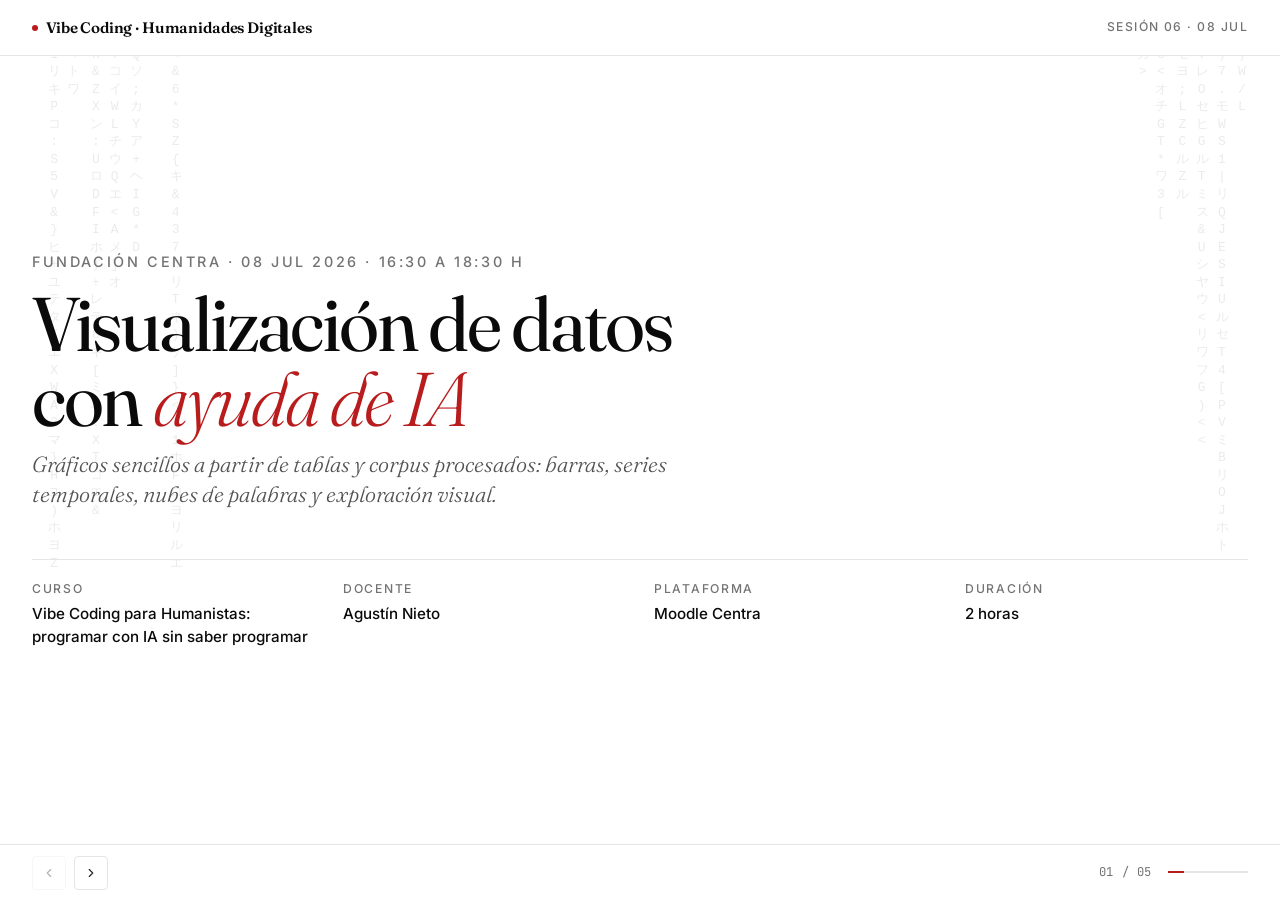
==== OpenCode/Presentaciones/template-ppt/clase6.html @ 0d1b1f9a "docs: publica sesiones 04 a 06 del curso" ====
<!DOCTYPE html>
<html lang="es">
<head>
    <meta charset="UTF-8">
    <meta name="viewport" content="width=device-width, initial-scale=1.0">
    <title>Clase 06: Visualización de datos con ayuda de IA &middot; Fundaci&oacute;n CENTRA</title>
    <link rel="preconnect" href="https://fonts.googleapis.com">
    <link rel="preconnect" href="https://fonts.gstatic.com" crossorigin>
    <link href="https://fonts.googleapis.com/css2?family=Inter:wght@300;400;500;600;700&family=Fraunces:ital,opsz,wght@0,9..144,300..900;1,9..144,300..900&family=JetBrains+Mono:wght@400;500&display=swap" rel="stylesheet">
    <link rel="stylesheet" href="css/styles.css">
</head>
<body>
<header class="masthead">
        <div class="masthead-brand"><span class="masthead-brand-mark"></span>Vibe Coding &middot; Humanidades Digitales</div>
        <div class="masthead-meta">Sesión 06 &middot; 08 jul</div>
    </header>

<section class="slide cover active" data-slide="01">
        <div class="cover-overline">Fundación CENTRA &middot; 08 jul 2026 &middot; 16:30 a 18:30 h</div>
        <h1 class="cover-title">Visualización de datos con <em>ayuda de IA</em></h1>
        <p class="cover-subtitle">Gráficos sencillos a partir de tablas y corpus procesados: barras, series temporales, nubes de palabras y exploración visual.</p>
        <div class="cover-footer">
            <div class="cover-meta-item"><span class="cover-meta-label">Curso</span><span class="cover-meta-value">Vibe Coding para Humanistas: programar con IA sin saber programar</span></div>
            <div class="cover-meta-item"><span class="cover-meta-label">Docente</span><span class="cover-meta-value">Agustín Nieto</span></div>
            <div class="cover-meta-item"><span class="cover-meta-label">Plataforma</span><span class="cover-meta-value">Moodle Centra</span></div>
            <div class="cover-meta-item"><span class="cover-meta-label">Duración</span><span class="cover-meta-value">2 horas</span></div>
        </div>
    </section>

<section class="slide" data-slide="02">
        <span class="slide-number">02 / 05</span>
        <div class="eyebrow">Elección</div>
        <h2 class="slide-title">Mostrar datos es tomar una <em>decisión</em></h2>
        <p class="slide-lead">Una visualización no es decoración. Ordena la lectura, destaca relaciones y también puede ocultar problemas.</p>
        <div class="rule"></div>
        <ul class="editorial-list">
            <li><span></span><div>El gráfico debe responder una pregunta concreta.</div></li>
<li><span></span><div>No todo dato necesita visualización.</div></li>
<li><span></span><div>La escala, el orden y el color son decisiones interpretativas.</div></li>
<li><span></span><div>La claridad vale más que el efecto visual.</div></li>
        </ul>
    </section>

<section class="slide" data-slide="03">
        <span class="slide-number">03 / 05</span>
        <div class="eyebrow">Tipos</div>
        <h2 class="slide-title">Elegir el gráfico según la <em>pregunta</em></h2>
        <p class="slide-lead">La IA puede sugerir gráficos, pero conviene saber cuándo cada tipo tiene sentido.</p>
        <div class="rule"></div>
        <ul class="editorial-list">
            <li><span></span><div>Barras: comparar categorías.</div></li>
<li><span></span><div>Series temporales: observar cambios en el tiempo.</div></li>
<li><span></span><div>Nubes de palabras: exploración inicial, no prueba concluyente.</div></li>
<li><span></span><div>Dispersión: explorar relaciones entre variables.</div></li>
        </ul>
    </section>

<section class="slide" data-slide="04">
        <span class="slide-number">04 / 05</span>
        <div class="eyebrow">Prompt</div>
        <h2 class="slide-title">Cómo pedir un gráfico <em>útil</em></h2>
        <p class="slide-lead">Un buen pedido de visualización incluye datos, objetivo, variable principal, formato y criterio estético.</p>
        <div class="rule"></div>
        <ul class="editorial-list">
            <li><span></span><div>Indicar columnas disponibles y significado de cada una.</div></li>
<li><span></span><div>Explicar qué comparación se quiere observar.</div></li>
<li><span></span><div>Pedir etiquetas legibles y título interpretativo.</div></li>
<li><span></span><div>Solicitar exportación en PNG/SVG y versión editable.</div></li>
        </ul>
    </section>

<section class="slide" data-slide="05">
        <span class="slide-number">05 / 05</span>
        <div class="eyebrow">Interpretación</div>
        <h2 class="slide-title">Del gráfico bonito al <em>gráfico correcto</em></h2>
        <p class="slide-lead">La IA puede producir una visualización visualmente atractiva pero metodológicamente pobre. Hay que revisar proporciones, escalas y etiquetas.</p>
        <div class="rule"></div>
        <ul class="editorial-list">
            <li><span></span><div>Verificar que no falten valores.</div></li>
<li><span></span><div>Revisar que el eje no distorsione la comparación.</div></li>
<li><span></span><div>Evitar colores que sugieran jerarquías falsas.</div></li>
<li><span></span><div>Acompañar el gráfico con una lectura breve.</div></li>
        </ul>
    </section>

<nav class="nav">
        <div class="nav-controls">
            <button id="prev-btn" class="nav-btn" aria-label="Anterior"><svg viewBox="0 0 24 24" fill="none" stroke="currentColor" stroke-width="2" stroke-linecap="round" stroke-linejoin="round"><polyline points="15 18 9 12 15 6"></polyline></svg></button>
            <button id="next-btn" class="nav-btn" aria-label="Siguiente"><svg viewBox="0 0 24 24" fill="none" stroke="currentColor" stroke-width="2" stroke-linecap="round" stroke-linejoin="round"><polyline points="9 18 15 12 9 6"></polyline></svg></button>
        </div>
        <div class="nav-progress"><span id="slide-counter">01 / 05</span><div class="nav-progress-bar"><div id="progress-fill" class="nav-progress-fill" style="width: 20.0%"></div></div></div>
    </nav>
    <script src="js/bg-code.js"></script>
    <script src="js/app.js"></script>
</body>
</html>
---- OpenCode/Presentaciones/template-ppt/css/styles.css ----
/* ==========================================
   VIBE CODING - Sistema de presentacion
   Estilo editorial, academico y profesional
   Version: refactor responsive (grid 12, type fluida)
   ========================================== */

@import url('https://fonts.googleapis.com/css2?family=Inter:wght@300;400;500;600;700&family=Fraunces:ital,opsz,wght@0,9..144,300..900;1,9..144,300..900&family=JetBrains+Mono:wght@400;500&display=swap');

:root {
  /* INK */
  --ink-900: #0a0a0a;
  --ink-800: #1a1a1a;
  --ink-700: #2a2a2a;
  --ink-600: #525252;
  --ink-500: #737373;
  --ink-400: #a3a3a3;
  --ink-300: #d4d4d4;
  --ink-200: #e5e5e5;
  --ink-100: #f5f5f5;
  --ink-50:  #fafafa;
  --paper:   #ffffff;

  /* ACCENT */
  --accent:        #b91c1c;
  --accent-soft:   #fef2f2;
  --accent-strong: #7f1d1d;

  /* FONTS */
  --font-display: 'Fraunces', Georgia, serif;
  --font-sans:    'Inter', -apple-system, BlinkMacSystemFont, 'Segoe UI', sans-serif;
  --font-mono:    'JetBrains Mono', ui-monospace, monospace;

  /* TYPE SCALE — fluida, escala con viewport */
  --fs-base:   clamp(1rem, 0.92rem + 0.35vw, 1.1875rem);     /* 16px → 19px */
  --fs-lead:   clamp(1.125rem, 1.05rem + 0.4vw, 1.375rem);   /* 18 → 22 */
  --fs-title:  clamp(2rem, 1.5rem + 2.2vw, 3rem);            /* 32 → 48 */
  --fs-hero:   clamp(2.75rem, 1.6rem + 4.8vw, 4.75rem);      /* 44 → 76 */
  --fs-small:  clamp(0.85rem, 0.82rem + 0.1vw, 0.95rem);
  --fs-label:  clamp(0.7rem, 0.68rem + 0.1vw, 0.78rem);

  /* SPACING — escala 4-8pt, no se reduce con viewport */
  --s-0: 0.25rem;
  --s-1: 0.5rem;
  --s-2: 0.85rem;
  --s-3: 1.25rem;
  --s-4: 1.75rem;
  --s-5: 2.25rem;
  --s-6: 3rem;
  --s-7: 4rem;
  --s-8: 5.5rem;

  /* LAYOUT TOKENS */
  --content-max: 1600px;
  --content-pad: clamp(1.25rem, 2.5vw, 2.5rem);
  --gutter: clamp(1.25rem, 2.5vw, 2.5rem);
  --chrome-h: 56px;
}

*, *::before, *::after { margin: 0; padding: 0; box-sizing: border-box; }

html {
  height: 100%;
  -webkit-font-smoothing: antialiased;
  -moz-osx-font-smoothing: grayscale;
  text-size-adjust: 100%;
  overflow: hidden;
}

body {
  font-family: var(--font-sans);
  font-size: var(--fs-base);
  line-height: 1.55;
  color: var(--ink-900);
  background: var(--paper);
  height: 100vh;
  height: 100dvh;
  overflow: hidden;
  position: relative;
  padding: 0;
  box-sizing: border-box;
}

/* El padding se aplica al slide directamente porque masthead y nav son fixed */
.slide {
  padding-top: var(--chrome-h) !important;
  padding-bottom: var(--chrome-h) !important;
}

.masthead,
.nav {
  position: fixed;
}

.masthead {
  top: 0;
  left: 0;
  right: 0;
}

.nav {
  bottom: 0;
  left: 0;
  right: 0;
}

/* Sin nav inferior: indice.html */
body.no-footer {
  padding-bottom: 0;
}

/* Cuando no hay nav inferior (ej. indice.html de un solo slide),
   el grid de 3 filas deja una fila vacía. Esta clase colapsa esa fila
   y compensa el espacio con padding-top para que el contenido no quede
   muy abajo (compensando la mitad de la altura de la nav ausente). */
body.no-footer {
  grid-template-rows: var(--chrome-h) 1fr;
}

body.no-footer .cover {
  justify-content: center !important;
  align-content: safe center;
  padding-top: 0 !important;
}

/* Si hay fondo animado, las cards se vuelven translucidas
   para que el código se vea a través */
body:has(.code-rain) .feature-card {
  background: rgba(255, 255, 255, 0.78);
  backdrop-filter: blur(4px);
  -webkit-backdrop-filter: blur(4px);
}

body:has(.code-rain) .feature-grid,
body:has(.code-rain) .feature-grid-4x2 {
  background: rgba(229, 229, 229, 0.4);
  border-color: rgba(229, 229, 229, 0.4);
}

::selection { background: var(--accent); color: var(--paper); }

/* ==========================================
   FONDO DECORATIVO: lluvia Matrix en margenes
   ========================================== */
.matrix-rain {
  position: fixed;
  inset: 0;
  z-index: 0;
  pointer-events: none;
  overflow: hidden;
}

.matrix-rain-col {
  position: absolute;
  top: -200px;
  display: flex;
  flex-direction: column;
  font-family: 'Courier New', Courier, ui-monospace, monospace;
  font-size: 13px;
  line-height: 1.35;
  color: var(--ink-700);
  opacity: 0.14;
  animation: matrix-fall linear infinite;
  white-space: nowrap;
  user-select: none;
  /* Padding para que los caracteres no se peguen entre si */
  padding-right: 12px;
  /* Ancho explicito para reservar espacio y evitar solapamiento */
  width: 12px;
}

.matrix-rain-col .matrix-rain-char {
  display: block;
  width: 12px;
  text-align: center;
  animation: matrix-flicker 6s steps(2) infinite;
}

/* Cabeza de la columna: mas oscura y nitida (ef Matrix) */
.matrix-rain-char:nth-child(1) {
  color: var(--ink-900);
  font-weight: 500;
}
.matrix-rain-char:nth-child(2) {
  color: var(--ink-800);
}
.matrix-rain-char:nth-child(3) {
  color: var(--ink-600);
}
.matrix-rain-char:nth-child(n+4) {
  color: var(--ink-500);
}

@keyframes matrix-fall {
  0%   { transform: translateY(0); }
  100% { transform: translateY(calc(100vh + 120px + 30em)); }
}

@keyframes matrix-flicker {
  0%, 78%  { opacity: 1; }
  82%      { opacity: 0.3; }
  86%      { opacity: 1; }
  92%      { opacity: 0.5; }
  100%     { opacity: 1; }
}

@media (max-width: 900px) {
  .matrix-rain { display: none; }
}

@media print {
  .matrix-rain { display: none; }
}

/* ==========================================
   MASTHEAD (chrome superior)
   ========================================== */
.masthead {
  position: fixed;
  top: 0;
  left: 0;
  right: 0;
  z-index: 100;
  height: var(--chrome-h);
  padding: 0 var(--content-pad);
  display: flex;
  justify-content: space-between;
  align-items: center;
  gap: var(--s-3);
  background: rgba(255, 255, 255, 0.94);
  backdrop-filter: saturate(180%) blur(12px);
  -webkit-backdrop-filter: saturate(180%) blur(12px);
  border-bottom: 1px solid var(--ink-200);
}

.masthead-brand {
  font-family: var(--font-display);
  font-size: 0.95rem;
  font-weight: 600;
  letter-spacing: -0.01em;
  color: var(--ink-900);
  display: flex;
  align-items: center;
  gap: var(--s-1);
  min-width: 0;
}

.masthead-brand-mark {
  display: inline-block;
  width: 6px; height: 6px;
  background: var(--accent);
  border-radius: 50%;
  flex-shrink: 0;
}

.masthead-meta {
  font-size: var(--fs-label);
  text-transform: uppercase;
  letter-spacing: 0.12em;
  color: var(--ink-500);
  font-weight: 500;
  white-space: nowrap;
}

/* ==========================================
   SLIDE — viewport completo, sin scroll
   ========================================== */
.slide {
  display: none;
  min-height: 0;
  height: 100%;
  width: 100%;
  max-width: var(--content-max);
  margin: 0 auto;
  padding: var(--s-3) var(--content-pad) var(--s-4);
  opacity: 0;
  overflow: hidden;
}

.slide.active {
  display: flex;
  flex-direction: column;
  justify-content: center;
  /* Si el contenido es más alto que el viewport, anclar arriba (no centrar y cortar) */
  align-content: safe center;
  animation: reveal 0.55s cubic-bezier(0.22, 1, 0.36, 1) forwards;
}

/* En slides con cover (portada) queremos anclar arriba/abajo, no centrar */
.slide.active.cover {
  justify-content: space-between;
}

@keyframes reveal {
  from { opacity: 0; transform: translateY(12px); }
  to   { opacity: 1; transform: translateY(0); }
}

.slide > * { min-width: 0; }

.slide-number {
  position: absolute;
  top: var(--s-3);
  right: var(--content-pad);
  font-family: var(--font-mono);
  font-size: var(--fs-label);
  color: var(--ink-400);
  letter-spacing: 0.05em;
}

/* ==========================================
   EYEBROW
   ========================================== */
.eyebrow {
  font-size: var(--fs-label);
  font-weight: 600;
  text-transform: uppercase;
  letter-spacing: 0.16em;
  color: var(--accent);
  margin-bottom: var(--s-2);
  display: inline-flex;
  align-items: center;
  gap: var(--s-1);
}

.eyebrow::before {
  content: '';
  display: inline-block;
  width: 22px;
  height: 1px;
  background: var(--accent);
  flex-shrink: 0;
}

/* ==========================================
   TIPOGRAFIA PRINCIPAL
   ========================================== */
.slide-title {
  font-family: var(--font-display);
  font-size: var(--fs-title);
  font-weight: 400;
  line-height: 1.05;
  letter-spacing: -0.02em;
  color: var(--ink-900);
  margin-bottom: var(--s-3);
  max-width: none;
}

.slide-title em {
  font-style: italic;
  font-weight: 300;
  color: var(--accent);
}

.slide-lead {
  font-size: var(--fs-lead);
  line-height: 1.45;
  color: var(--ink-600);
  max-width: 70ch;
  font-weight: 400;
}

/* ==========================================
   LINEAS
   ========================================== */
.rule {
  width: 100%;
  height: 1px;
  background: var(--ink-200);
  margin: var(--s-3) 0;
}

.rule-short {
  width: 40px;
  height: 2px;
  background: var(--accent);
  margin-bottom: var(--s-2);
}

/* ==========================================
   PORTADA (slide.cover)
   ========================================== */
.cover {
  text-align: left;
  justify-content: center !important;
  align-content: safe center;
  padding-top: var(--s-3) !important;
  padding-bottom: var(--s-3) !important;
}

.cover-overline {
  font-size: var(--fs-small);
  font-weight: 500;
  text-transform: uppercase;
  letter-spacing: 0.18em;
  color: var(--ink-500);
  margin-bottom: var(--s-2);
}

.cover-title {
  font-family: var(--font-display);
  font-size: var(--fs-hero);
  font-weight: 400;
  line-height: 0.98;
  letter-spacing: -0.03em;
  color: var(--ink-900);
  margin-bottom: var(--s-2);
  max-width: 16ch;
}

.cover-title em {
  font-style: italic;
  font-weight: 300;
  color: var(--accent);
}

.cover-subtitle {
  font-family: var(--font-display);
  font-size: var(--fs-lead);
  font-weight: 300;
  font-style: italic;
  color: var(--ink-600);
  max-width: 50ch;
  line-height: 1.4;
  margin-bottom: var(--s-4);
}

.cover-footer {
  display: grid;
  grid-template-columns: repeat(auto-fit, minmax(180px, 1fr));
  gap: var(--s-3) var(--s-4);
  border-top: 1px solid var(--ink-200);
  padding-top: var(--s-3);
  margin-top: var(--s-3);
}

.cover-meta-item {
  display: flex;
  flex-direction: column;
  gap: 3px;
  min-width: 0;
}

.cover-meta-label {
  font-size: var(--fs-label);
  text-transform: uppercase;
  letter-spacing: 0.14em;
  color: var(--ink-500);
  font-weight: 500;
}

.cover-meta-value {
  font-size: 0.95rem;
  color: var(--ink-900);
  font-weight: 500;
  overflow-wrap: break-word;
}

/* ==========================================
   EDITORIAL LIST — FIX: bullet absolute, texto en flujo
   ========================================== */
.editorial-list {
  list-style: none;
  display: flex;
  flex-direction: column;
  margin-top: var(--s-2);
  max-width: none;
}

.editorial-list li {
  position: relative;
  padding: var(--s-2) 0 var(--s-2) 28px;
  font-size: var(--fs-base);
  line-height: 1.5;
  color: var(--ink-700);
  border-bottom: 1px solid var(--ink-100);
}

.editorial-list li:last-child { border-bottom: none; }

.editorial-list li::before {
  content: '';
  position: absolute;
  left: 4px;
  top: 1.35em;
  width: 8px;
  height: 8px;
  background: var(--accent);
}

.editorial-list strong {
  color: var(--ink-900);
  font-weight: 600;
}

/* ==========================================
   DOS COLUMNAS
   ========================================== */
.two-col {
  display: grid;
  grid-template-columns: repeat(2, minmax(0, 1fr));
  gap: var(--s-5);
  margin-top: var(--s-2);
  align-items: start;
}

.col-block { min-width: 0; }

.col-block h3 {
  font-family: var(--font-display);
  font-size: 1.35rem;
  font-weight: 500;
  letter-spacing: -0.01em;
  color: var(--ink-900);
  margin-bottom: var(--s-2);
}

.col-block p {
  color: var(--ink-600);
  font-size: var(--fs-base);
  line-height: 1.55;
}

/* ==========================================
   FEATURE GRID
   ========================================== */
.feature-grid {
  display: grid;
  grid-template-columns: repeat(auto-fit, minmax(220px, 1fr));
  gap: 1px;
  background: var(--ink-200);
  border: 1px solid var(--ink-200);
  margin-top: var(--s-2);
}

/* Quita el subrayado de los feature-card cuando son <a> */
a.feature-card,
a.feature-card:link,
a.feature-card:visited {
  text-decoration: none;
  color: inherit;
}

a.feature-card:hover {
  background: var(--ink-50);
  color: inherit;
}

a.feature-card:focus-visible {
  outline: 2px solid var(--accent);
  outline-offset: -2px;
}

/* Grid fijo 4 columnas x 2 filas (para indice / horarios) */
.feature-grid-4x2 {
  display: grid;
  grid-template-columns: repeat(4, minmax(0, 1fr));
  gap: 1px;
  background: var(--ink-200);
  border: 1px solid var(--ink-200);
  margin-top: var(--s-2);
}

.feature-grid-4x2 .feature-card {
  padding: var(--s-3);
}

.feature-grid-4x2 .feature-card h4 {
  font-size: 1.2rem;
  margin-bottom: 6px;
  line-height: 1.2;
}

.feature-grid-4x2 .feature-card p {
  font-size: 0.88rem;
  line-height: 1.5;
}

@media (max-width: 1100px) {
  .feature-grid-4x2 { grid-template-columns: repeat(2, minmax(0, 1fr)); }
}

.feature-card {
  background: var(--paper);
  padding: var(--s-3);
  transition: background 0.2s ease;
  min-width: 0;
}

.feature-card:hover { background: var(--ink-50); }

.feature-card .num {
  font-family: var(--font-mono);
  font-size: var(--fs-label);
  color: var(--accent);
  letter-spacing: 0.05em;
  display: block;
  margin-bottom: var(--s-1);
}

.feature-card h4 {
  font-family: var(--font-display);
  font-size: 1.15rem;
  font-weight: 500;
  letter-spacing: -0.01em;
  color: var(--ink-900);
  margin-bottom: 6px;
}

.feature-card p {
  color: var(--ink-600);
  font-size: 0.9rem;
  line-height: 1.5;
}

/* ==========================================
   TIMELINE
   ========================================== */
.timeline {
  margin-top: var(--s-2);
  border-left: 1px solid var(--ink-200);
  padding-left: var(--s-3);
  max-width: none;
}

.timeline-item {
  position: relative;
  padding-bottom: var(--s-3);
  cursor: default;
}

.timeline-item:last-child { padding-bottom: 0; }

.timeline-item::before {
  content: '';
  position: absolute;
  left: calc(-1 * var(--s-3) - 4px);
  top: 5px;
  width: 8px;
  height: 8px;
  background: var(--paper);
  border: 1.5px solid var(--ink-300);
  border-radius: 50%;
  transition: all 0.2s ease;
}

.timeline-item:hover::before {
  background: var(--accent);
  border-color: var(--accent);
  transform: scale(1.2);
}

.timeline-step {
  font-family: var(--font-mono);
  font-size: var(--fs-label);
  color: var(--accent);
  text-transform: uppercase;
  letter-spacing: 0.08em;
  font-weight: 500;
  display: block;
}

.timeline-item h4 {
  font-family: var(--font-display);
  font-size: 1.2rem;
  font-weight: 500;
  letter-spacing: -0.01em;
  color: var(--ink-900);
  margin: 4px 0 4px;
  line-height: 1.2;
}

.timeline-item p {
  color: var(--ink-600);
  font-size: 0.95rem;
  line-height: 1.5;
}

/* Timeline con tipografía más generosa para slides con pocas sesiones */
.timeline-lg .timeline-item {
  padding-bottom: var(--s-4);
}

.timeline-lg .timeline-item h4 {
  font-size: 1.4rem;
  margin: 6px 0 6px;
}

.timeline-lg .timeline-item p {
  font-size: 1.05rem;
  line-height: 1.55;
}

/* ==========================================
   PULL QUOTE
   ========================================== */
.pull-quote {
  max-width: 50ch;
  margin: var(--s-2) 0;
}

.pull-quote blockquote {
  font-family: var(--font-display);
  font-size: clamp(1.5rem, 1.2rem + 1.2vw, 2.1rem);
  font-weight: 300;
  font-style: italic;
  line-height: 1.2;
  letter-spacing: -0.02em;
  color: var(--ink-900);
  margin-bottom: var(--s-2);
}

.pull-quote cite {
  font-style: normal;
  font-size: var(--fs-small);
  color: var(--ink-500);
  font-weight: 500;
  letter-spacing: 0.05em;
  text-transform: uppercase;
  display: flex;
  align-items: center;
  gap: var(--s-1);
}

.pull-quote cite::before {
  content: '';
  display: inline-block;
  width: 22px;
  height: 1px;
  background: var(--accent);
  flex-shrink: 0;
}

/* ==========================================
   CODE BLOCK
   ========================================== */
.code-block {
  background: var(--ink-900);
  color: var(--ink-100);
  border-radius: 4px;
  padding: var(--s-3) var(--s-3);
  font-family: var(--font-mono);
  font-size: 0.82rem;
  line-height: 1.6;
  overflow: auto;
  margin-top: var(--s-2);
  max-height: 100%;
}

.code-block .comment { color: var(--ink-500); font-style: italic; }
.code-block .keyword { color: #f87171; }
.code-block .string  { color: #86efac; }
.code-block .func    { color: #93c5fd; }

/* ==========================================
   COLOPHON
   ========================================== */
.colophon {
  display: grid;
  grid-template-columns: minmax(0, 1fr) auto;
  align-items: end;
  gap: var(--s-3);
  margin-top: var(--s-3);
  padding-top: var(--s-2);
  border-top: 1px solid var(--ink-200);
}

.colophon p {
  font-size: 0.85rem;
  color: var(--ink-500);
}

.colophon strong {
  color: var(--ink-900);
  font-weight: 600;
}

/* ==========================================
   NAV INFERIOR (chrome simetrico)
   ========================================== */
.nav {
  position: fixed;
  bottom: 0;
  left: 0;
  right: 0;
  height: var(--chrome-h);
  z-index: 100;
  padding: 0 var(--content-pad);
  display: flex;
  justify-content: space-between;
  align-items: center;
  gap: var(--s-3);
  background: rgba(255, 255, 255, 0.94);
  backdrop-filter: saturate(180%) blur(12px);
  -webkit-backdrop-filter: saturate(180%) blur(12px);
  border-top: 1px solid var(--ink-200);
}

.nav-controls {
  display: flex;
  align-items: center;
  gap: var(--s-1);
}

.nav-btn {
  width: 34px;
  height: 34px;
  border: 1px solid var(--ink-200);
  background: var(--paper);
  color: var(--ink-700);
  border-radius: 4px;
  cursor: pointer;
  display: flex;
  align-items: center;
  justify-content: center;
  transition: all 0.15s ease;
}

.nav-btn:hover:not(:disabled) {
  border-color: var(--ink-900);
  color: var(--ink-900);
}

.nav-btn:disabled {
  opacity: 0.35;
  cursor: not-allowed;
}

.nav-btn svg { width: 14px; height: 14px; }

.nav-progress {
  font-family: var(--font-mono);
  font-size: var(--fs-label);
  color: var(--ink-500);
  letter-spacing: 0.05em;
  display: flex;
  align-items: center;
  gap: var(--s-1);
}

.nav-progress-bar {
  width: 80px;
  height: 2px;
  background: var(--ink-200);
  position: relative;
  margin-left: var(--s-1);
}

.nav-progress-fill {
  position: absolute;
  top: 0; left: 0;
  height: 100%;
  background: var(--accent);
  transition: width 0.4s ease;
}

/* ==========================================
   UTILIDADES
   ========================================== */
.muted   { color: var(--ink-500); }
.accent  { color: var(--accent); }
.mono    { font-family: var(--font-mono); }
.serif   { font-family: var(--font-display); }
.italic  { font-style: italic; }

/* ==========================================
   RESPONSIVE
   ========================================== */

/* laptops chicas / proyectores SVGA 1024 */
@media (max-width: 1100px) {
  :root {
    --content-max: 100%;
    --fs-title: clamp(1.75rem, 1.4rem + 1.8vw, 2.5rem);
    --fs-hero:  clamp(2.5rem, 1.5rem + 4vw, 4rem);
  }
  .feature-grid { grid-template-columns: repeat(2, minmax(0, 1fr)); }
  .two-col { gap: var(--s-4); }
  .col-block h3 { font-size: 1.2rem; }
}

/* tablets y laptops chicas */
@media (max-width: 900px) {
  :root {
    --chrome-h: 50px;
    --content-pad: 1.25rem;
  }
  .feature-grid { grid-template-columns: 1fr; }
  .cover-footer { grid-template-columns: repeat(2, minmax(0, 1fr)); }
  .two-col { grid-template-columns: 1fr; gap: var(--s-3); }
  .slide-number { display: none; }
  .masthead-meta { display: none; }
  .nav-progress-bar { display: none; }
}

/* moviles */
@media (max-width: 600px) {
  :root {
    --gutter: 0.75rem;
    --fs-title: clamp(1.5rem, 1.2rem + 1.5vw, 1.85rem);
    --fs-hero:  clamp(2rem, 1.4rem + 2.5vw, 2.75rem);
    --fs-lead:  1rem;
  }
  .slide { padding: var(--s-2) var(--content-pad); }
  .cover-footer { grid-template-columns: 1fr; }
  .editorial-list { max-width: none; }
  .timeline { max-width: none; }
}

/* alturas chicas */
@media (max-height: 700px) {
  :root {
    --chrome-h: 44px;
    --fs-title: clamp(1.5rem, 1.2rem + 1.5vw, 2.1rem);
    --fs-hero:  clamp(2rem, 1.2rem + 3vw, 3rem);
    --fs-lead:  1rem;
  }
  .slide-title { margin-bottom: var(--s-2); }
  .rule { margin: var(--s-2) 0; }
  .editorial-list li { padding: var(--s-1) 0 var(--s-1) 24px; }
  .timeline-item { padding-bottom: var(--s-2); }
  .feature-card { padding: var(--s-2); }
  .col-block h3 { font-size: 1.1rem; margin-bottom: var(--s-1); }
  .pull-quote blockquote { font-size: 1.4rem; }
}

@media (max-height: 560px) {
  :root {
    --fs-title: 1.5rem;
    --fs-hero: 2rem;
    --fs-lead: 0.95rem;
    --fs-base: 0.92rem;
  }
  .eyebrow { margin-bottom: 0.5rem; }
  .rule { margin: var(--s-1) 0; }
  .editorial-list li { padding: 0.4rem 0 0.4rem 22px; }
  .timeline-item { padding-bottom: var(--s-1); }
  .feature-card { padding: var(--s-2); }
}

/* print */
@media print {
  body { display: block; height: auto; overflow: visible; }
  html { overflow: visible; }
  .nav, .masthead { display: none; }
  .slide {
    display: flex !important;
    opacity: 1 !important;
    page-break-after: always;
    height: 100vh;
  }
}
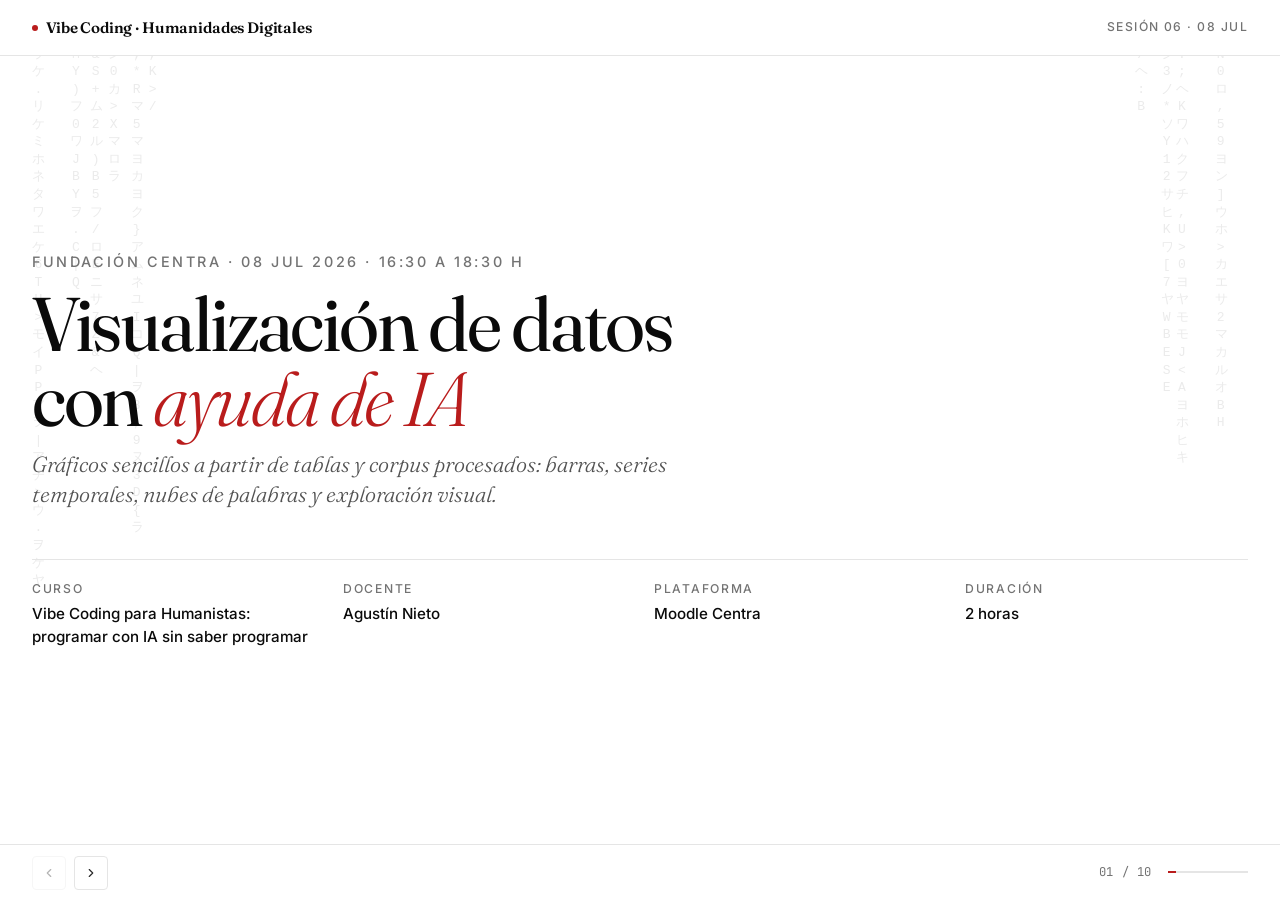
==== commit fdc4c18f: "docs: amplía clase 06 con herramientas, skills y MCP" ====
--- a/OpenCode/Presentaciones/template-ppt/clase6.html
+++ b/OpenCode/Presentaciones/template-ppt/clase6.html
@@ -1,191 +1,219 @@
-<!DOCTYPE html>-
-<html lang="es">-
-<head>-
-    <meta charset="UTF-8">-
-    <meta name="viewport" content="width=device-width, initial-scale=1.0">-
-    <title>Clase 06: Visualización de datos con ayuda de IA &middot; Fundaci&oacute;n CENTRA</title>-
-    <link rel="preconnect" href="https://fonts.googleapis.com">-
-    <link rel="preconnect" href="https://fonts.gstatic.com" crossorigin>-
-    <link href="https://fonts.googleapis.com/css2?family=Inter:wght@300;400;500;600;700&family=Fraunces:ital,opsz,wght@0,9..144,300..900;1,9..144,300..900&family=JetBrains+Mono:wght@400;500&display=swap" rel="stylesheet">-
-    <link rel="stylesheet" href="css/styles.css">-
-</head>-
-<body>-
-<header class="masthead">-
-        <div class="masthead-brand"><span class="masthead-brand-mark"></span>Vibe Coding &middot; Humanidades Digitales</div>-
-        <div class="masthead-meta">Sesión 06 &middot; 08 jul</div>-
-    </header>-
--
-<section class="slide cover active" data-slide="01">-
-        <div class="cover-overline">Fundación CENTRA &middot; 08 jul 2026 &middot; 16:30 a 18:30 h</div>-
-        <h1 class="cover-title">Visualización de datos con <em>ayuda de IA</em></h1>-
-        <p class="cover-subtitle">Gráficos sencillos a partir de tablas y corpus procesados: barras, series temporales, nubes de palabras y exploración visual.</p>-
-        <div class="cover-footer">-
-            <div class="cover-meta-item"><span class="cover-meta-label">Curso</span><span class="cover-meta-value">Vibe Coding para Humanistas: programar con IA sin saber programar</span></div>-
-            <div class="cover-meta-item"><span class="cover-meta-label">Docente</span><span class="cover-meta-value">Agustín Nieto</span></div>-
-            <div class="cover-meta-item"><span class="cover-meta-label">Plataforma</span><span class="cover-meta-value">Moodle Centra</span></div>-
-            <div class="cover-meta-item"><span class="cover-meta-label">Duración</span><span class="cover-meta-value">2 horas</span></div>-
-        </div>-
-    </section>-
--
-<section class="slide" data-slide="02">-
-        <span class="slide-number">02 / 05</span>-
-        <div class="eyebrow">Elección</div>-
-        <h2 class="slide-title">Mostrar datos es tomar una <em>decisión</em></h2>-
-        <p class="slide-lead">Una visualización no es decoración. Ordena la lectura, destaca relaciones y también puede ocultar problemas.</p>-
-        <div class="rule"></div>-
-        <ul class="editorial-list">-
-            <li><span></span><div>El gráfico debe responder una pregunta concreta.</div></li>-
-<li><span></span><div>No todo dato necesita visualización.</div></li>-
-<li><span></span><div>La escala, el orden y el color son decisiones interpretativas.</div></li>-
-<li><span></span><div>La claridad vale más que el efecto visual.</div></li>-
-        </ul>-
-    </section>-
--
-<section class="slide" data-slide="03">-
-        <span class="slide-number">03 / 05</span>-
-        <div class="eyebrow">Tipos</div>-
-        <h2 class="slide-title">Elegir el gráfico según la <em>pregunta</em></h2>-
-        <p class="slide-lead">La IA puede sugerir gráficos, pero conviene saber cuándo cada tipo tiene sentido.</p>-
-        <div class="rule"></div>-
-        <ul class="editorial-list">-
-            <li><span></span><div>Barras: comparar categorías.</div></li>-
-<li><span></span><div>Series temporales: observar cambios en el tiempo.</div></li>-
-<li><span></span><div>Nubes de palabras: exploración inicial, no prueba concluyente.</div></li>-
-<li><span></span><div>Dispersión: explorar relaciones entre variables.</div></li>-
-        </ul>-
-    </section>-
--
-<section class="slide" data-slide="04">-
-        <span class="slide-number">04 / 05</span>-
-        <div class="eyebrow">Prompt</div>-
-        <h2 class="slide-title">Cómo pedir un gráfico <em>útil</em></h2>-
-        <p class="slide-lead">Un buen pedido de visualización incluye datos, objetivo, variable principal, formato y criterio estético.</p>-
-        <div class="rule"></div>-
-        <ul class="editorial-list">-
-            <li><span></span><div>Indicar columnas disponibles y significado de cada una.</div></li>-
-<li><span></span><div>Explicar qué comparación se quiere observar.</div></li>-
-<li><span></span><div>Pedir etiquetas legibles y título interpretativo.</div></li>-
-<li><span></span><div>Solicitar exportación en PNG/SVG y versión editable.</div></li>-
-        </ul>-
-    </section>-
--
-<section class="slide" data-slide="05">-
-        <span class="slide-number">05 / 05</span>-
-        <div class="eyebrow">Interpretación</div>-
-        <h2 class="slide-title">Del gráfico bonito al <em>gráfico correcto</em></h2>-
-        <p class="slide-lead">La IA puede producir una visualización visualmente atractiva pero metodológicamente pobre. Hay que revisar proporciones, escalas y etiquetas.</p>-
-        <div class="rule"></div>-
-        <ul class="editorial-list">-
-            <li><span></span><div>Verificar que no falten valores.</div></li>-
-<li><span></span><div>Revisar que el eje no distorsione la comparación.</div></li>-
-<li><span></span><div>Evitar colores que sugieran jerarquías falsas.</div></li>-
-<li><span></span><div>Acompañar el gráfico con una lectura breve.</div></li>-
-        </ul>-
-    </section>-
--
-<nav class="nav">-
-        <div class="nav-controls">-
-            <button id="prev-btn" class="nav-btn" aria-label="Anterior"><svg viewBox="0 0 24 24" fill="none" stroke="currentColor" stroke-width="2" stroke-linecap="round" stroke-linejoin="round"><polyline points="15 18 9 12 15 6"></polyline></svg></button>-
-            <button id="next-btn" class="nav-btn" aria-label="Siguiente"><svg viewBox="0 0 24 24" fill="none" stroke="currentColor" stroke-width="2" stroke-linecap="round" stroke-linejoin="round"><polyline points="9 18 15 12 9 6"></polyline></svg></button>-
-        </div>-
-        <div class="nav-progress"><span id="slide-counter">01 / 05</span><div class="nav-progress-bar"><div id="progress-fill" class="nav-progress-fill" style="width: 20.0%"></div></div></div>-
-    </nav>-
-    <script src="js/bg-code.js"></script>
-    <script src="js/app.js"></script>-
-</body>-
-</html>-
+<!DOCTYPE html>
+<html lang="es">
+<head>
+    <meta charset="UTF-8">
+    <meta name="viewport" content="width=device-width, initial-scale=1.0">
+    <title>Clase 06: Visualización de datos con ayuda de IA &middot; Fundaci&oacute;n CENTRA</title>
+    <link rel="preconnect" href="https://fonts.googleapis.com">
+    <link rel="preconnect" href="https://fonts.gstatic.com" crossorigin>
+    <link href="https://fonts.googleapis.com/css2?family=Inter:wght@300;400;500;600;700&family=Fraunces:ital,opsz,wght@0,9..144,300..900;1,9..144,300..900&family=JetBrains+Mono:wght@400;500&display=swap" rel="stylesheet">
+    <link rel="stylesheet" href="css/styles.css">
+</head>
+<body>
+
+    <header class="masthead">
+        <div class="masthead-brand"><span class="masthead-brand-mark"></span>Vibe Coding &middot; Humanidades Digitales</div>
+        <div class="masthead-meta">Sesión 06 &middot; 08 jul</div>
+    </header>
+
+    <!-- Slide 01: Portada -->
+    <section class="slide cover active" data-slide="01">
+        <div class="cover-overline">Fundación CENTRA &middot; 08 jul 2026 &middot; 16:30 a 18:30 h</div>
+        <h1 class="cover-title">Visualización de datos con <em>ayuda de IA</em></h1>
+        <p class="cover-subtitle">Gráficos sencillos a partir de tablas y corpus procesados: barras, series temporales, nubes de palabras y exploración visual.</p>
+        <div class="cover-footer">
+            <div class="cover-meta-item"><span class="cover-meta-label">Curso</span><span class="cover-meta-value">Vibe Coding para Humanistas: programar con IA sin saber programar</span></div>
+            <div class="cover-meta-item"><span class="cover-meta-label">Docente</span><span class="cover-meta-value">Agustín Nieto</span></div>
+            <div class="cover-meta-item"><span class="cover-meta-label">Plataforma</span><span class="cover-meta-value">Moodle Centra</span></div>
+            <div class="cover-meta-item"><span class="cover-meta-label">Duración</span><span class="cover-meta-value">2 horas</span></div>
+        </div>
+    </section>
+
+    <!-- Slide 02: Mapa general -->
+    <section class="slide" data-slide="02">
+        <span class="slide-number">02 / 10</span>
+        <div class="eyebrow">La idea</div>
+        <h2 class="slide-title">Tool, skill, MCP y plugin <em>no son lo mismo</em></h2>
+        <p class="slide-lead">Cuando hablamos de “darle capacidades” a un agente, solemos mezclar cuatro cosas distintas. Conviene separarlas porque cada una resuelve un problema diferente.</p>
+        <div class="rule"></div>
+        <ul class="editorial-list">
+            <li><span></span><div><strong>Tool.</strong> Una acción puntual que el agente puede invocar: leer un archivo, correr Python, consultar una base.</div></li>
+            <li><span></span><div><strong>Skill.</strong> Un paquete de saber hacer: instrucciones, scripts, criterios, plantillas y procedimiento.</div></li>
+            <li><span></span><div><strong>MCP.</strong> El enchufe estándar que conecta al agente con sistemas externos sin rehacer cada integración desde cero.</div></li>
+            <li><span></span><div><strong>Plugin.</strong> Una extensión empaquetada para una plataforma concreta, con su propia distribución, permisos o interfaz.</div></li>
+        </ul>
+    </section>
+
+    <!-- Slide 03: Tool -->
+    <section class="slide" data-slide="03">
+        <span class="slide-number">03 / 10</span>
+        <div class="eyebrow">Tool</div>
+        <h2 class="slide-title">La tool es la <em>acción mínima</em></h2>
+        <p class="slide-lead">Una tool hace una cosa concreta. No “sabe” resolver una tarea compleja: ejecuta una operación. El razonamiento lo pone el agente.</p>
+        <div class="rule"></div>
+        <div class="two-col">
+            <div class="col-block">
+                <ul class="editorial-list">
+                    <li><span></span><div><strong>Qué trae.</strong> Nombre, descripción, parámetros de entrada, resultado y límites de uso.</div></li>
+                    <li><span></span><div><strong>Para qué sirve.</strong> Ejecutar una acción puntual: buscar, leer, consultar, transformar, exportar.</div></li>
+                    <li><span></span><div><strong>La clave.</strong> La tool actúa; no decide el método general de trabajo.</div></li>
+                </ul>
+            </div>
+            <div class="col-block">
+                <div class="code-block"><span class="comment">tool conceptual</span><br><span class="keyword">tool</span>: <span class="func">buscar_en_sqlite</span><br>input: { consulta: <span class="string">"SELECT * FROM notas"</span> }<br>output: filas de la base</div>
+            </div>
+        </div>
+    </section>
+
+    <!-- Slide 04: Skill -->
+    <section class="slide" data-slide="04">
+        <span class="slide-number">04 / 10</span>
+        <div class="eyebrow">Skill</div>
+        <h2 class="slide-title">La skill enseña un <em>procedimiento</em></h2>
+        <p class="slide-lead">Una skill no es sólo una función. Es una manera de trabajar bien una tarea que se repite: trae instrucciones, ejemplos, validadores y usa las tools que hagan falta.</p>
+        <div class="rule"></div>
+        <div class="two-col">
+            <div class="col-block">
+                <ul class="editorial-list">
+                    <li><span></span><div><strong>Qué puede incluir.</strong> Instrucciones, scripts auxiliares, plantillas, ejemplos, esquemas JSON, validadores y advertencias.</div></li>
+                    <li><span></span><div><strong>Para qué sirve.</strong> Encapsular un método experto para que el agente no improvise cada vez.</div></li>
+                    <li><span></span><div><strong>La diferencia.</strong> Tool = “ejecutá esto”. Skill = “trabajá así y usá las tools necesarias”.</div></li>
+                </ul>
+            </div>
+            <div class="col-block">
+                <div class="code-block">skill_pdf_historico/<br>├── SKILL.md<br>├── scripts/<br>├── ejemplos/<br>├── reglas_ocr.md<br>└── normalizacion_metadatos.md</div>
+            </div>
+        </div>
+    </section>
+
+    <!-- Slide 05: MCP y plugin -->
+    <section class="slide" data-slide="05">
+        <span class="slide-number">05 / 10</span>
+        <div class="eyebrow">Conexión y empaquetado</div>
+        <h2 class="slide-title">MCP conecta; el plugin <em>empaqueta</em></h2>
+        <p class="slide-lead">MCP no es una tool ni una skill: es el protocolo que deja conectar al agente con sistemas externos. Un plugin, en cambio, es una extensión pensada para una plataforma concreta.</p>
+        <div class="rule"></div>
+        <div class="two-col">
+            <div class="col-block">
+                <h3>MCP</h3>
+                <p>Es un estándar abierto. Expone tools, recursos y prompts de forma interoperable. La misma integración puede servir para distintos clientes compatibles.</p>
+                <ul class="editorial-list">
+                    <li><span></span><div>Servidor MCP de GitHub</div></li>
+                    <li><span></span><div>Servidor MCP de SQLite</div></li>
+                    <li><span></span><div>Servidor MCP de Playwright</div></li>
+                </ul>
+            </div>
+            <div class="col-block">
+                <h3>Plugin</h3>
+                <p>Es una extensión instalable dentro de una plataforma específica. Su sentido depende del ecosistema donde vive: ChatGPT, Codex, un IDE o cualquier app que soporte extensiones.</p>
+                <ul class="editorial-list">
+                    <li><span></span><div>App o conector de ChatGPT</div></li>
+                    <li><span></span><div>Plugin de un IDE</div></li>
+                    <li><span></span><div>Extensión específica de una plataforma</div></li>
+                </ul>
+            </div>
+        </div>
+    </section>
+
+    <!-- Slide 06: Cuadro resumen -->
+    <section class="slide" data-slide="06">
+        <span class="slide-number">06 / 10</span>
+        <div class="eyebrow">Cuadro resumen</div>
+        <h2 class="slide-title">Cuatro conceptos, <em>cuatro funciones</em></h2>
+        <p class="slide-lead">Si hubiera que quedarse con una sola regla práctica, sería esta: la skill le dice al agente cómo trabajar; la tool le permite actuar; MCP le da un enchufe estándar; el plugin empaqueta eso dentro de una plataforma.</p>
+        <div class="feature-grid" style="margin-top: var(--s-3);">
+            <div class="feature-card">
+                <span class="num">TOOL</span>
+                <h4>Acción puntual</h4>
+                <p><strong>Qué es:</strong> una función invocable.<br><strong>Sirve para:</strong> ejecutar una operación concreta.<br><strong>Ejemplo:</strong> leer archivo, correr Python, consultar SQLite.</p>
+            </div>
+            <div class="feature-card">
+                <span class="num">SKILL</span>
+                <h4>Saber hacer</h4>
+                <p><strong>Qué es:</strong> un paquete de procedimiento experto.<br><strong>Sirve para:</strong> repetir bien una tarea compleja.<br><strong>Ejemplo:</strong> skill para PDF, slides o scraping.</p>
+            </div>
+            <div class="feature-card">
+                <span class="num">MCP</span>
+                <h4>Protocolo</h4>
+                <p><strong>Qué es:</strong> un estándar de conexión.<br><strong>Sirve para:</strong> enchufar sistemas externos al agente.<br><strong>Ejemplo:</strong> GitHub, Playwright, filesystem, SQLite.</p>
+            </div>
+            <div class="feature-card">
+                <span class="num">PLUGIN</span>
+                <h4>Paquete instalable</h4>
+                <p><strong>Qué es:</strong> una extensión de plataforma.<br><strong>Sirve para:</strong> distribuir una capacidad con permisos e integración.<br><strong>Ejemplo:</strong> app de ChatGPT, extensión de IDE, plugin de Codex.</p>
+            </div>
+        </div>
+    </section>
+
+    <!-- Slide 07: Original 02 -->
+    <section class="slide" data-slide="07">
+        <span class="slide-number">07 / 10</span>
+        <div class="eyebrow">Elección</div>
+        <h2 class="slide-title">Mostrar datos es tomar una <em>decisión</em></h2>
+        <p class="slide-lead">Una visualización no es decoración. Ordena la lectura, destaca relaciones y también puede ocultar problemas.</p>
+        <div class="rule"></div>
+        <ul class="editorial-list">
+            <li><span></span><div>El gráfico debe responder una pregunta concreta.</div></li>
+            <li><span></span><div>No todo dato necesita visualización.</div></li>
+            <li><span></span><div>La escala, el orden y el color son decisiones interpretativas.</div></li>
+            <li><span></span><div>La claridad vale más que el efecto visual.</div></li>
+        </ul>
+    </section>
+
+    <!-- Slide 08: Original 03 -->
+    <section class="slide" data-slide="08">
+        <span class="slide-number">08 / 10</span>
+        <div class="eyebrow">Tipos</div>
+        <h2 class="slide-title">Elegir el gráfico según la <em>pregunta</em></h2>
+        <p class="slide-lead">La IA puede sugerir gráficos, pero conviene saber cuándo cada tipo tiene sentido.</p>
+        <div class="rule"></div>
+        <ul class="editorial-list">
+            <li><span></span><div>Barras: comparar categorías.</div></li>
+            <li><span></span><div>Series temporales: observar cambios en el tiempo.</div></li>
+            <li><span></span><div>Nubes de palabras: exploración inicial, no prueba concluyente.</div></li>
+            <li><span></span><div>Dispersión: explorar relaciones entre variables.</div></li>
+        </ul>
+    </section>
+
+    <!-- Slide 09: Original 04 -->
+    <section class="slide" data-slide="09">
+        <span class="slide-number">09 / 10</span>
+        <div class="eyebrow">Prompt</div>
+        <h2 class="slide-title">Cómo pedir un gráfico <em>útil</em></h2>
+        <p class="slide-lead">Un buen pedido de visualización incluye datos, objetivo, variable principal, formato y criterio estético.</p>
+        <div class="rule"></div>
+        <ul class="editorial-list">
+            <li><span></span><div>Indicar columnas disponibles y significado de cada una.</div></li>
+            <li><span></span><div>Explicar qué comparación se quiere observar.</div></li>
+            <li><span></span><div>Pedir etiquetas legibles y título interpretativo.</div></li>
+            <li><span></span><div>Solicitar exportación en PNG/SVG y versión editable.</div></li>
+        </ul>
+    </section>
+
+    <!-- Slide 10: Original 05 -->
+    <section class="slide" data-slide="10">
+        <span class="slide-number">10 / 10</span>
+        <div class="eyebrow">Interpretación</div>
+        <h2 class="slide-title">Del gráfico bonito al <em>gráfico correcto</em></h2>
+        <p class="slide-lead">La IA puede producir una visualización visualmente atractiva pero metodológicamente pobre. Hay que revisar proporciones, escalas y etiquetas.</p>
+        <div class="rule"></div>
+        <ul class="editorial-list">
+            <li><span></span><div>Verificar que no falten valores.</div></li>
+            <li><span></span><div>Revisar que el eje no distorsione la comparación.</div></li>
+            <li><span></span><div>Evitar colores que sugieran jerarquías falsas.</div></li>
+            <li><span></span><div>Acompañar el gráfico con una lectura breve.</div></li>
+        </ul>
+    </section>
+
+    <nav class="nav">
+        <div class="nav-controls">
+            <button id="prev-btn" class="nav-btn" aria-label="Anterior"><svg viewBox="0 0 24 24" fill="none" stroke="currentColor" stroke-width="2" stroke-linecap="round" stroke-linejoin="round"><polyline points="15 18 9 12 15 6"></polyline></svg></button>
+            <button id="next-btn" class="nav-btn" aria-label="Siguiente"><svg viewBox="0 0 24 24" fill="none" stroke="currentColor" stroke-width="2" stroke-linecap="round" stroke-linejoin="round"><polyline points="9 18 15 12 9 6"></polyline></svg></button>
+        </div>
+        <div class="nav-progress"><span id="slide-counter">01 / 10</span><div class="nav-progress-bar"><div id="progress-fill" class="nav-progress-fill" style="width: 10%"></div></div></div>
+    </nav>
+
+    <script src="js/bg-code.js"></script>
+    <script src="js/app.js"></script>
+</body>
+</html>
